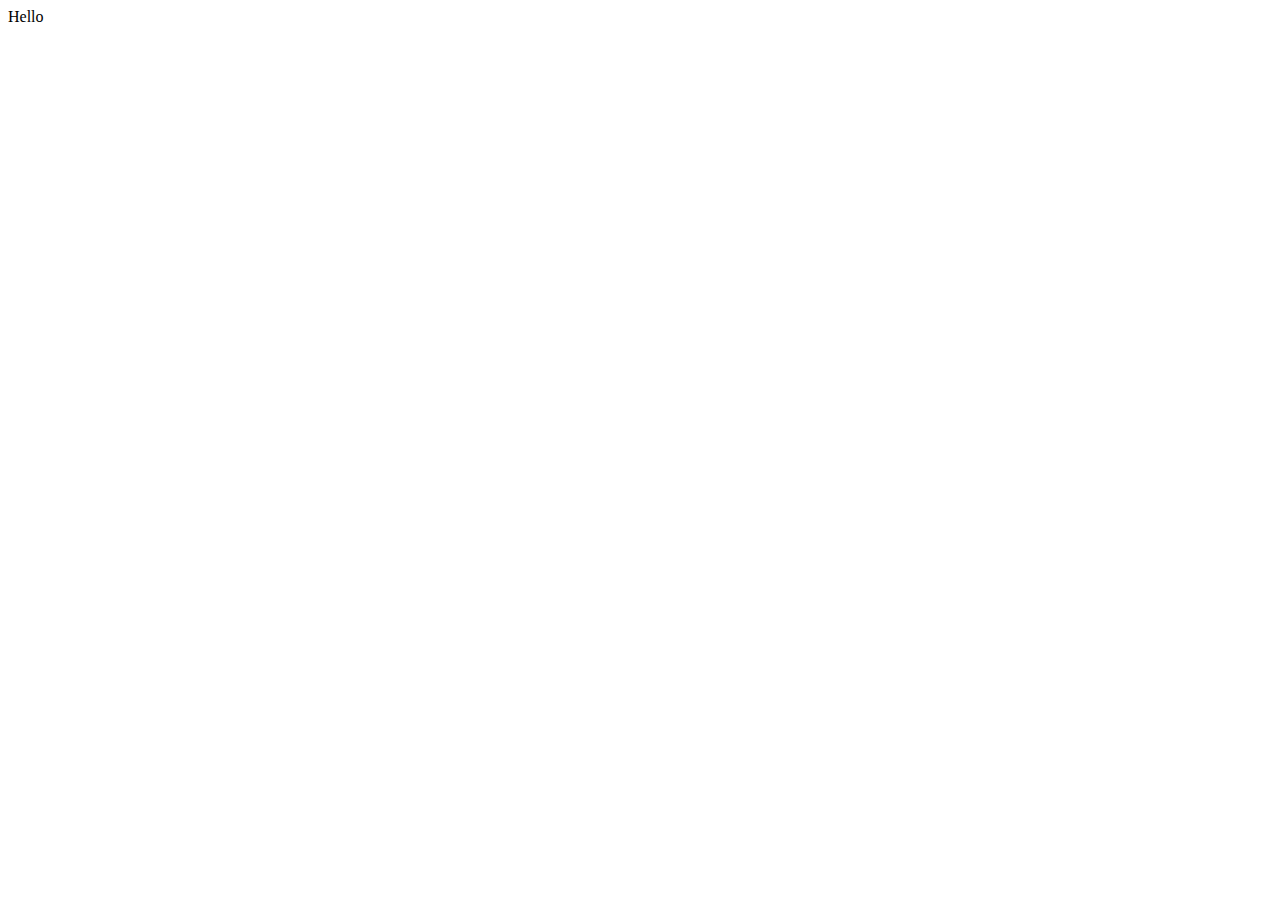
==== index.html @ ed0badb2 "Add files via upload" ====
<!DOCTYPE html>
<html lang="en">
<head>
    <meta charset="UTF-8">
    <meta name="viewport" content="width=device-width, initial-scale=1.0">
    <title>Document</title>
</head>
<body>
    Hello
</body>
</html>
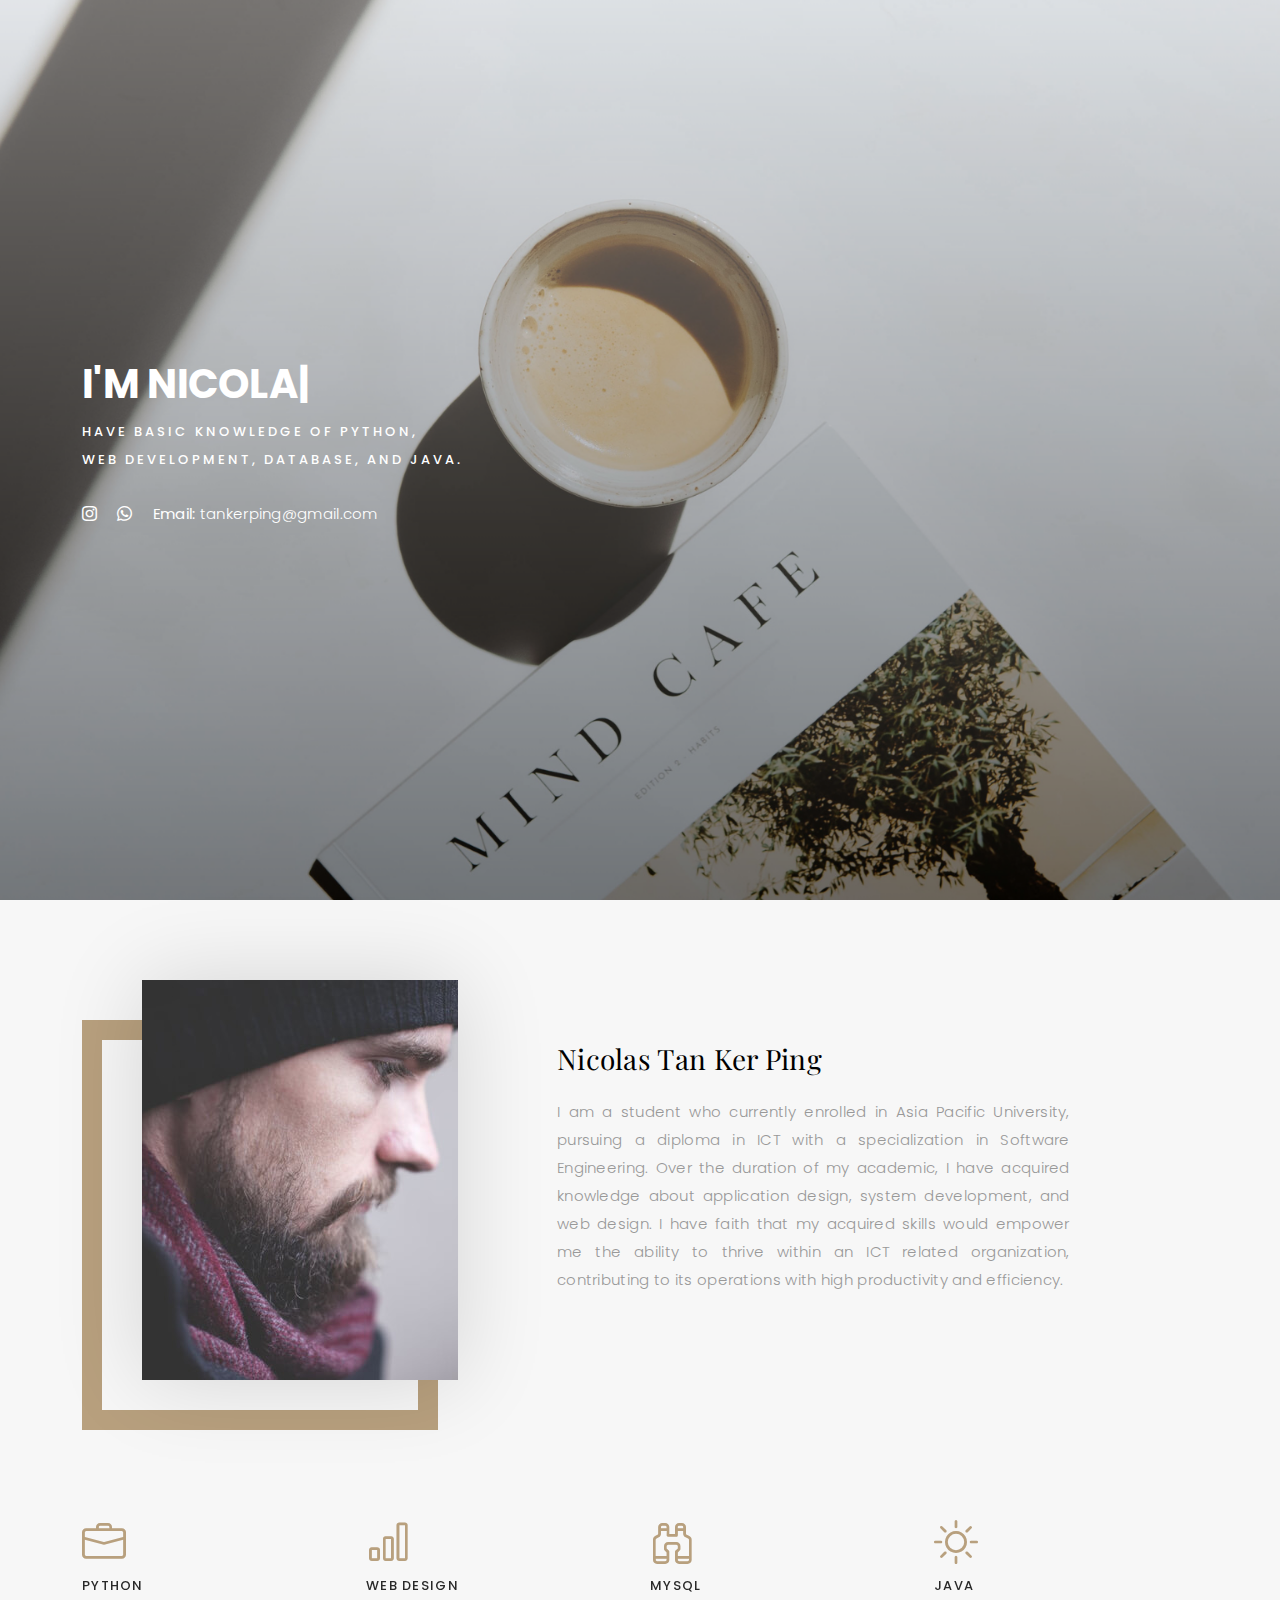
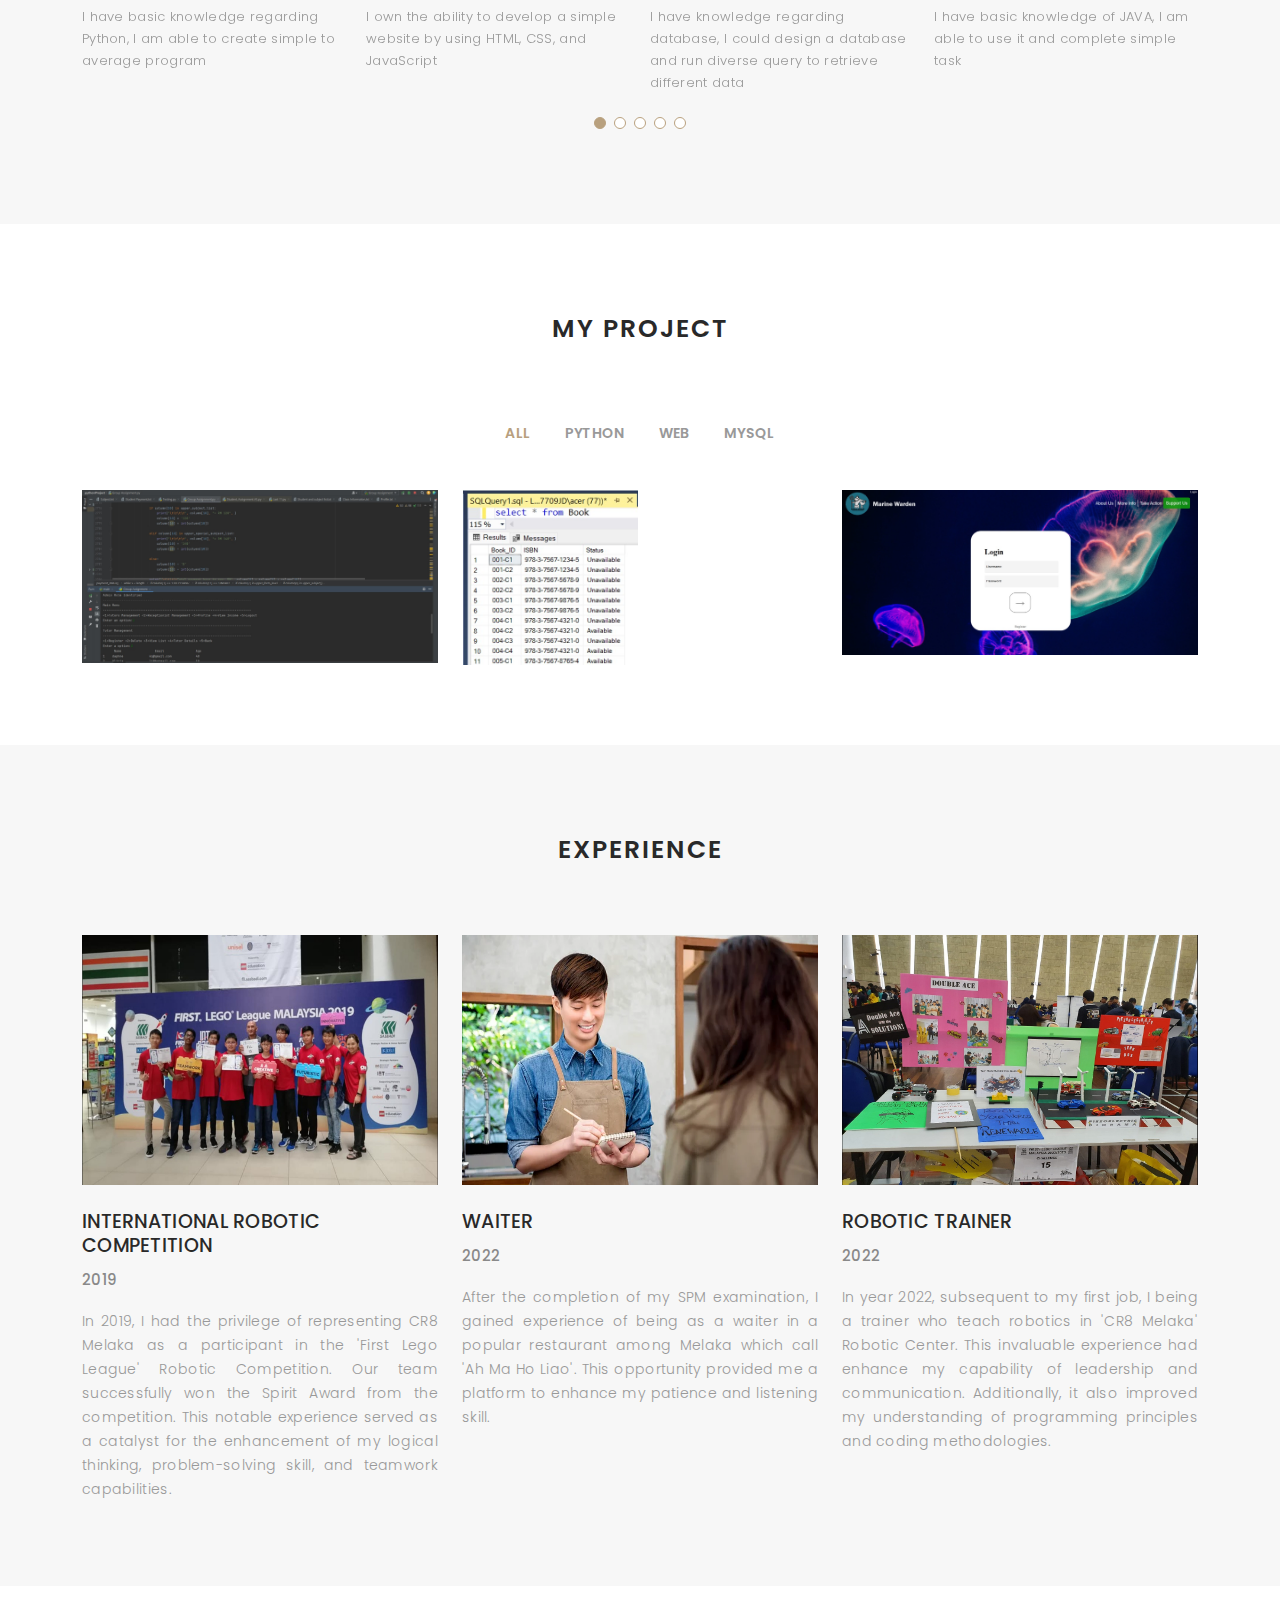
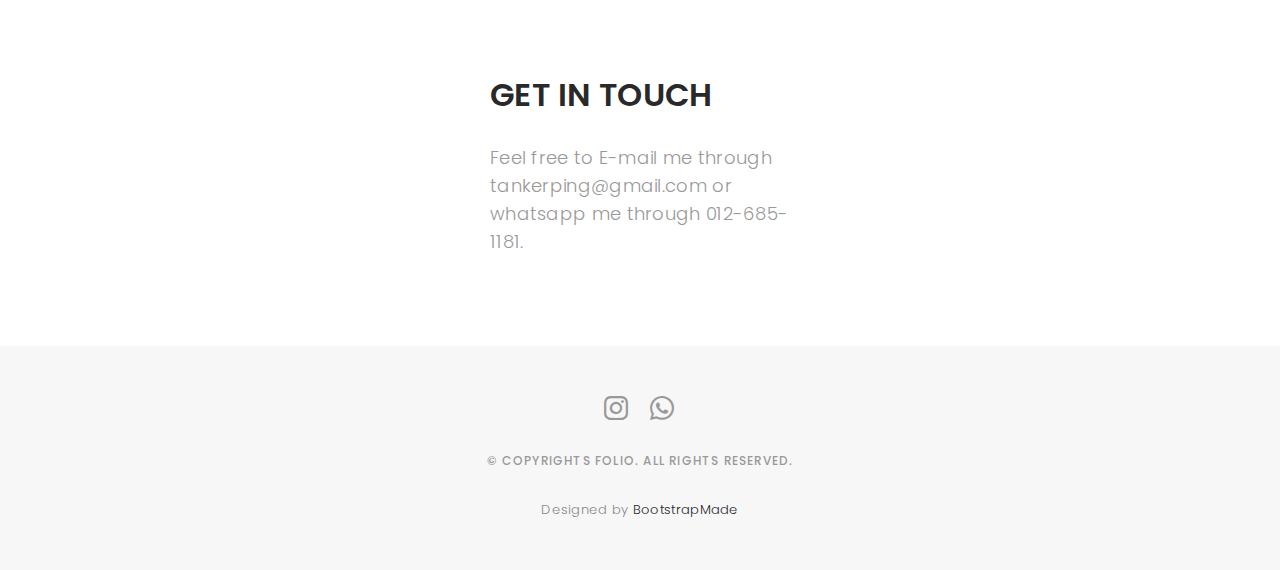
==== commit 26be4f7d: "First Upload" ====
--- a/index.html
+++ b/index.html
@@ -1,11 +1,364 @@
-<!DOCTYPE html>
-<html lang="en">
-<head>
-    <meta charset="UTF-8">
-    <meta name="viewport" content="width=device-width, initial-scale=1.0">
-    <title>Document</title>
-</head>
-<body>
-    Hello
-</body>
+<!DOCTYPE html>
+<html lang="en">
+
+<head>
+  <meta charset="utf-8">
+  <meta content="width=device-width, initial-scale=1.0" name="viewport">
+
+  <title>NicolasTKP</title>
+  <meta content="" name="description">
+  <meta content="" name="keywords">
+
+  <!-- Favicons -->
+  <link href="assets/img/favicon.png" rel="icon">
+  <link href="assets/img/apple-touch-icon.png" rel="apple-touch-icon">
+
+  <!-- Google Fonts -->
+  <link href="https://fonts.googleapis.com/css?family=Poppins:300,300i,400,400i,500,500i,600,600i,700,700i|Playfair+Display:400,400i,500,500i,600,600i,700,700i,900,900i" rel="stylesheet">
+
+  <!-- Vendor CSS Files -->
+  <link href="assets/vendor/bootstrap/css/bootstrap.min.css" rel="stylesheet">
+  <link href="assets/vendor/bootstrap-icons/bootstrap-icons.css" rel="stylesheet">
+  <link href="assets/vendor/boxicons/css/boxicons.min.css" rel="stylesheet">
+  <link href="assets/vendor/glightbox/css/glightbox.min.css" rel="stylesheet">
+  <link href="assets/vendor/swiper/swiper-bundle.min.css" rel="stylesheet">
+
+  <!-- Template Main CSS File -->
+  <link href="assets/css/style.css" rel="stylesheet">
+
+  <!-- =======================================================
+  * Template Name: Folio
+  * Updated: Jan 29 2024 with Bootstrap v5.3.2
+  * Template URL: https://bootstrapmade.com/folio-bootstrap-portfolio-template/
+  * Author: BootstrapMade.com
+  * License: https://bootstrapmade.com/license/
+  ======================================================== -->
+</head>
+
+<body>
+
+  <!-- ======= Header ======= -->
+  <header id="header" class="fixed-top ">
+    <div class="container d-flex align-items-center justify-content-between">
+
+      <a href="index.html" class="logo"><img src="assets/img/logo.png" alt="" class="img-fluid" width="150px" max-height="50px"></a>
+      <!-- Uncomment below if you prefer to use an text logo -->
+      <!-- <h1 class="logo"><a href="index.html">Folio</a></h1> -->
+
+      <nav id="navbar" class="navbar">
+        <ul>
+          <li><a class="nav-link scrollto active" href="#hero">Home</a></li>
+          <li><a class="nav-link scrollto" href="#about">About</a></li>
+          <li><a class="nav-link  scrollto" href="#portfolio">Project</a></li>
+          <li><a class="nav-link  scrollto" href="#journal">Experience</a></li>
+          <li><a class="nav-link scrollto" href="#contact">Contact</a></li>
+        </ul>
+        <i class="bi bi-list mobile-nav-toggle"></i>
+      </nav><!-- .navbar -->
+
+    </div>
+  </header><!-- End Header -->
+
+  <!-- ======= Hero Section ======= -->
+  <div id="hero" class="home">
+
+    <div class="container">
+      <div class="hero-content">
+        <h1>I'm <span class="typed" data-typed-items="Nicolas Tan, Student From Asia Pacific University"></span></h1>
+        <p>HAVE BASIC KNOWLEDGE OF PYTHON, <br>WEB DEVELOPMENT, DATABASE, AND JAVA.</p>
+
+        <ul class="list-unstyled list-social">
+          <li><a href="https://www.instagram.com/ntkp.04/"><i class="bi bi-instagram"></i></a></li>
+          <li><a href="https://wa.me/qr/GV3RDWQYYPW6F1"><i class="bi bi-whatsapp"></i></a></li>
+          <li><a style="color:white;"><b>Email:</b> tankerping@gmail.com</a></li>
+        </ul>
+      </div>
+    </div>
+  </div><!-- End Hero -->
+
+  <main id="main">
+
+    <!-- ======= About Section ======= -->
+    <div id="about" class="paddsection">
+      <div class="container">
+        <div class="row justify-content-between">
+
+          <div class="col-lg-4 ">
+            <div class="div-img-bg">
+              <div class="about-img">
+                <img src="assets/img/me.jpg" class="img-responsive" alt="me">
+              </div>
+            </div>
+          </div>
+
+          <div class="col-lg-7">
+            <div class="about-descr">
+
+              <p class="p-heading">Nicolas Tan Ker Ping</p>
+              <p class="separator">I am a student who currently enrolled in Asia Pacific University, pursuing a diploma in ICT with a specialization in Software Engineering. Over the duration of my academic, I have acquired knowledge about application design, system development, and web design. I have faith that my acquired skills would empower me the ability to thrive within an  ICT related organization, contributing to its operations with high productivity and efficiency.</p>
+
+            </div>
+
+          </div>
+        </div>
+      </div>
+    </div><!-- End About Section -->
+
+    <!-- ======= Services Section ======= -->
+    <div id="services">
+      <div class="container">
+
+        <div class="services-slider swiper" data-aos="fade-up" data-aos-delay="100">
+          <div class="swiper-wrapper">
+
+            <div class="swiper-slide">
+              <div class="services-block">
+                <i class="bi bi-briefcase"></i>
+                <span>PYTHON</span>
+                <p class="separator">I have basic knowledge regarding Python, I am able to create simple to average program </p>
+              </div>
+            </div><!-- End testimonial item -->
+
+            <div class="swiper-slide">
+              <div class="services-block">
+                <i class="bi bi-bar-chart"></i>
+                <span>WEB DESIGN</span>
+                <p class="separator">I own the ability to develop a simple website by using HTML, CSS, and JavaScript</p>
+              </div>
+            </div><!-- End testimonial item -->
+
+            <div class="swiper-slide">
+              <div class="services-block">
+                <i class="bi bi-binoculars"></i>
+                <span>MYSQL</span>
+                <p class="separator">I have knowledge regarding database, I could design a database and run diverse query to retrieve different data </p>
+              </div>
+            </div><!-- End testimonial item -->
+
+            <div class="swiper-slide">
+              <div class="services-block">
+                <i class="bi bi-brightness-high"></i>
+                <span>JAVA</span>
+                <p class="separator">I have basic knowledge of JAVA, I am able to use it and complete simple task </p>
+              </div>
+            </div><!-- End testimonial item -->
+
+            <div class="swiper-slide">
+              <div class="services-block">
+                <i class="bi bi-calendar4-week"></i>
+                <span>PHP</span>
+                <p class="separator">I have capability to deal with PHP code, I could link a database with a website by using PHP code and use its mechanisms flexiby </p>
+              </div>
+            </div><!-- End testimonial item -->
+
+          </div>
+          <div class="swiper-pagination"></div>
+        </div>
+
+      </div>
+
+    </div><!-- End Services Section -->
+
+    <!-- ======= Portfolio Section ======= -->
+    <div id="portfolio" class="paddsection">
+
+      <div class="container">
+        <div class="section-title text-center">
+          <h2>My Project</h2>
+        </div>
+      </div>
+
+      <div class="container">
+
+        <div class="row">
+          <div class="col-lg-12 d-flex justify-content-center">
+            <ul id="portfolio-flters">
+              <li data-filter="*" class="filter-active">All</li>
+              <li data-filter=".filter-python">Python</li>
+              <li data-filter=".filter-web">Web</li>
+              <li data-filter=".filter-mysql">MySQL</li>
+            </ul>
+          </div>
+        </div>
+
+        <div class="row portfolio-container">
+
+          <div class="col-lg-4 col-md-6 portfolio-item filter-python">
+            <img src="assets/img/portfolio/python1.jpeg" class="img-fluid" alt="" >
+            <div class="portfolio-info">
+              <h4>Python Project</h4>
+              <p>Python</p>
+              <a href="assets/img/portfolio/python1.jpeg" data-gallery="portfolioGallery" class="portfolio-lightbox preview-link" title="Tuition Center Management System"><i class="bx bx-plus"></i></a>
+              <a href="python1-details.html" class="details-link" title="More Details"><i class="bx bx-link"></i></a>
+            </div>
+          </div>
+
+          <div class="col-lg-4 col-md-6 portfolio-item filter-mysql">
+            <img src="assets/img/portfolio/mysql1.jpeg" class="img-fluid" alt="">
+            <div class="portfolio-info">
+              <h4>Database Project</h4>
+              <p>MySQL</p>
+              <a href="assets/img/portfolio/mysql1.jpeg" data-gallery="portfolioGallery" class="portfolio-lightbox preview-link" title="Library Database System"><i class="bx bx-plus"></i></a>
+              <a href="sql1-details.html" class="details-link" title="More Details"><i class="bx bx-link"></i></a>
+            </div>
+          </div>
+
+          <div class="col-lg-4 col-md-6 portfolio-item filter-web">
+            <img src="assets/img/portfolio/web1.jpeg" class="img-fluid" alt="">
+            <div class="portfolio-info">
+              <h4>Web Project</h4>
+              <p>Web</p>
+              <a href="assets/img/portfolio/web1.jpeg" data-gallery="portfolioGallery" class="portfolio-lightbox preview-link" title="Marine Warden Website"><i class="bx bx-plus"></i></a>
+              <a href="web1-details.html" class="details-link" title="More Details"><i class="bx bx-link"></i></a>
+            </div>
+          </div>
+
+          
+
+        </div>
+
+      </div>
+
+    </div><!-- End Portfolio Section -->
+
+    <!-- ======= Journal Section ======= -->
+    <div id="journal" class="text-left paddsection">
+
+        <div class="container">
+          <div class="section-title text-center">
+            <h2>Experience</h2>
+          </div>
+        </div>
+  
+        <div class="container">
+          <div class="journal-block">
+            <div class="row">
+  
+              <div class="col-lg-4 col-md-6">
+                <div class="journal-info">
+  
+                  <a><img src="assets/img/fll2.jpeg" class="img-responsive" alt="img" height="250px" width="400px" ></a>
+  
+                  <div class="journal-txt">
+  
+                    <h4>INTERNATIONAL ROBOTIC COMPETITION</h4>
+                    <h5>2019</h5><br>
+                    <p class="separator">
+                        In 2019, I had the privilege of representing CR8 Melaka as a participant in the 'First Lego League' Robotic Competition. Our team successfully won the Spirit Award from the competition. This notable experience served as a catalyst for the enhancement of my logical thinking, problem-solving skill, and teamwork capabilities.
+                    </p>
+  
+                  </div>
+  
+                </div>
+              </div>
+  
+              <div class="col-lg-4 col-md-6">
+                <div class="journal-info">
+  
+                  <a><img src="assets/img/waiter.jpg" class="img-responsive" alt="img" height="250px" width="400px"></a>
+  
+                  <div class="journal-txt">
+  
+                    <h4>WAITER</h4>
+                    <h5>2022</h5><br>
+                    <p class="separator">
+                        After the completion of my SPM examination, I gained experience of being as a waiter in a popular restaurant among Melaka which call 'Ah Ma Ho Liao'. This opportunity provided me a platform to enhance my patience and listening skill.
+                    </p>
+  
+                  </div>
+  
+                </div>
+              </div>
+  
+              <div class="col-lg-4 col-md-6">
+                <div class="journal-info">
+  
+                  <a><img src="assets/img/robotic.jpeg" class="img-responsive" alt="img" height="250px" width="400px"></a>
+  
+                  <div class="journal-txt">
+  
+                    <h4>ROBOTIC TRAINER</h4>
+                    <h5>2022</h5><br>
+                    <p class="separator">
+                        In year 2022, subsequent to my first job, I being a trainer who teach robotics in 'CR8 Melaka' Robotic Center. This invaluable experience had enhance my capability of leadership and communication. Additionally, it also improved my understanding of programming principles and coding methodologies.
+                    </p>
+  
+                  </div>
+  
+                </div>
+              </div>
+  
+            </div>
+          </div>
+        </div>
+  
+      </div><!-- End Journal Section -->
+   
+    <!-- ======= Contact Section ======= -->
+    <div id="contact" class="paddsection">
+      <div class="container">
+        <div class="contact-block1" style="display: flex;
+        justify-content: center; padding: 0; margin: 0;">
+          <div class="row" >
+
+            <div class="col-lg-6">
+              <div class="contact-contact">
+
+                <h2 class="mb-30">GET IN TOUCH</h2>
+
+                <p class="contact-details">Feel free to E-mail me through tankerping@gmail.com or whatsapp me through 012-685-1181.</p>
+
+              </div>
+            </div>
+
+            
+          </div>
+        </div>
+      </div>
+    </div><!-- End Contact Section -->
+
+  </main><!-- End #main -->
+
+  <!-- ======= Footer ======= -->
+  <div id="footer" class="text-center">
+    <div class="container">
+      <div class="socials-media text-center">
+
+        <ul class="list-unstyled">
+          <li><a href="https://www.instagram.com/ntkp.04/"><i class="bi bi-instagram"></i></a></li>
+          <li><a href="https://wa.me/qr/GV3RDWQYYPW6F1"><i class="bi bi-whatsapp"></i></a></li>
+        </ul>
+
+      </div>
+
+      <p>&copy; Copyrights Folio. All rights reserved.</p>
+
+      <div class="credits">
+        <!--
+        All the links in the footer should remain intact.
+        You can delete the links only if you purchased the pro version.
+        Licensing information: https://bootstrapmade.com/license/
+        Purchase the pro version with working PHP/AJAX contact form: https://bootstrapmade.com/buy/?theme=Folio
+      -->   
+        Designed by <a href="https://bootstrapmade.com/">BootstrapMade</a>
+      </div>
+
+    </div>
+  </div><!-- End Footer -->
+
+  <a href="#" class="back-to-top d-flex align-items-center justify-content-center"><i class="bi bi-arrow-up-short"></i></a>
+
+  <!-- Vendor JS Files -->
+  <script src="assets/vendor/bootstrap/js/bootstrap.bundle.min.js"></script>
+  <script src="assets/vendor/glightbox/js/glightbox.min.js"></script>
+  <script src="assets/vendor/isotope-layout/isotope.pkgd.min.js"></script>
+  <script src="assets/vendor/swiper/swiper-bundle.min.js"></script>
+  <script src="assets/vendor/typed.js/typed.umd.js"></script>
+  <script src="assets/vendor/php-email-form/validate.js"></script>
+
+  <!-- Template Main JS File -->
+  <script src="assets/js/main.js"></script>
+
+</body>
+
 </html>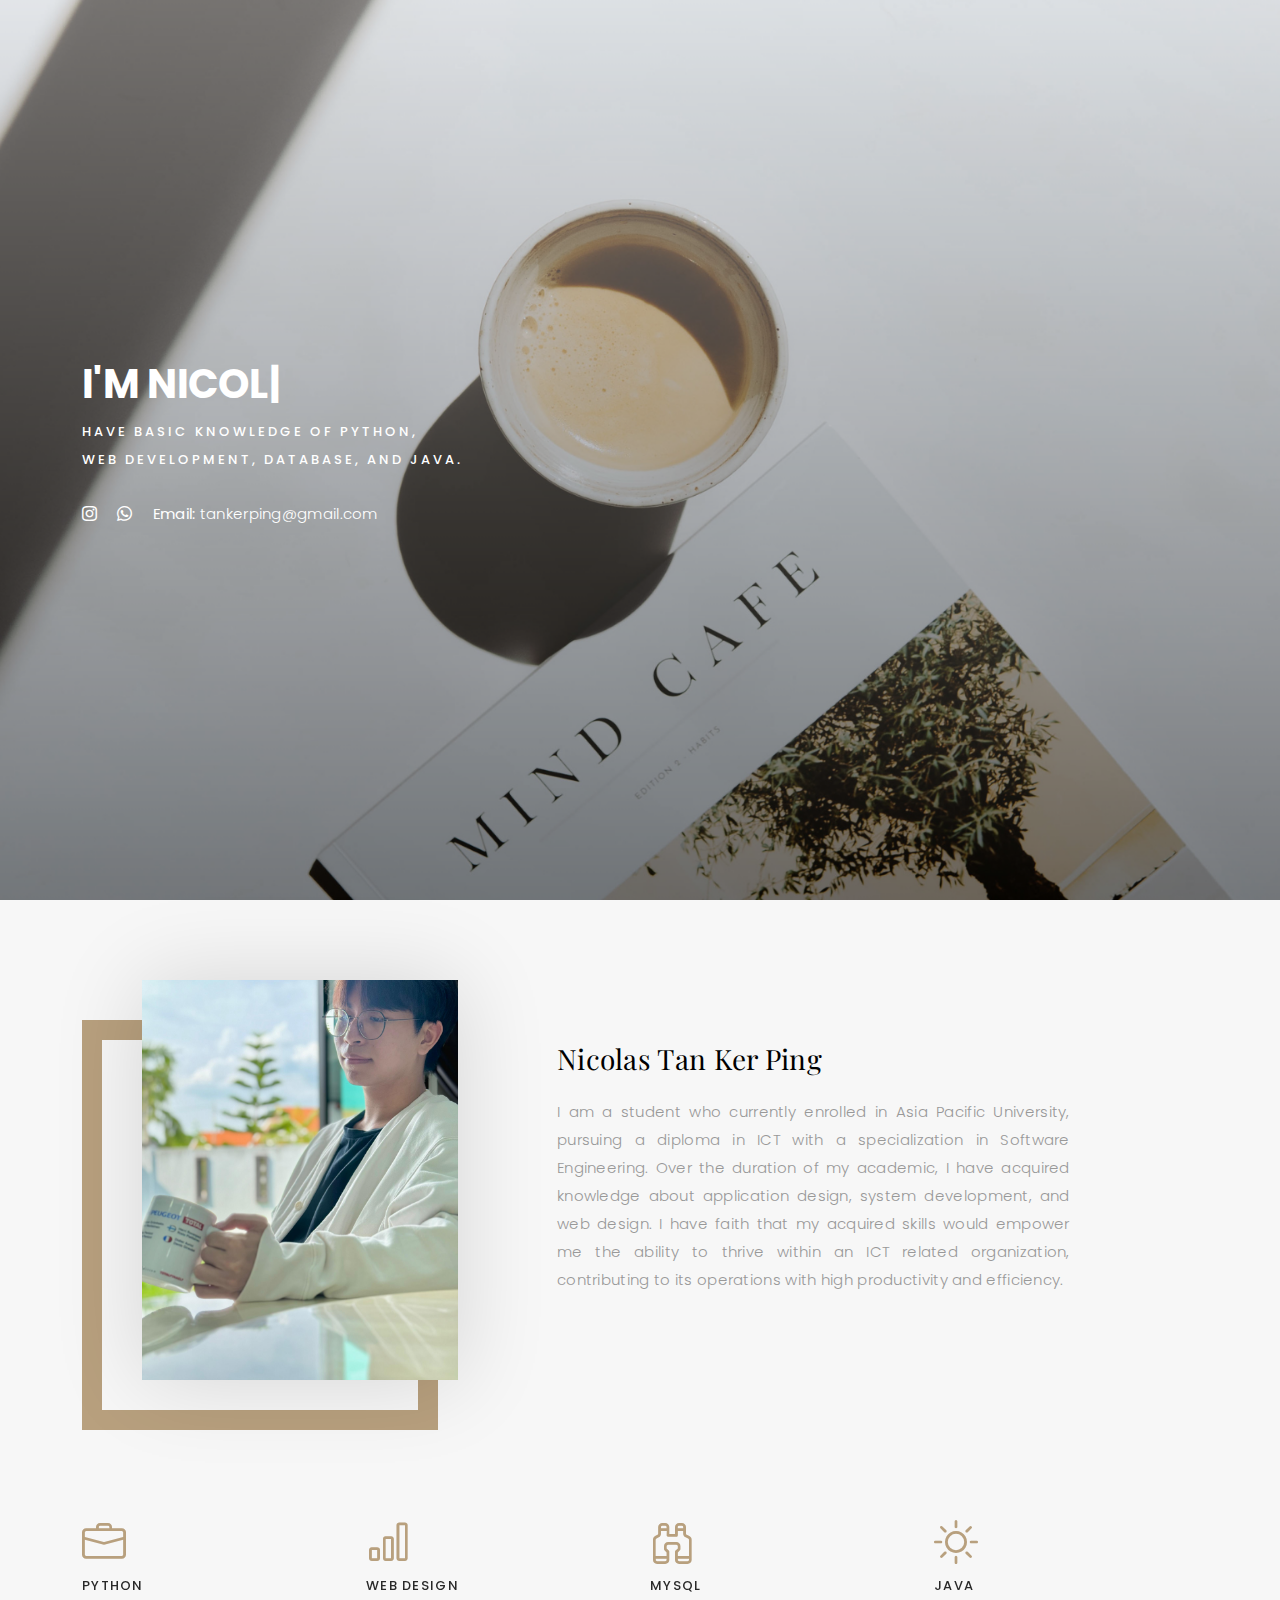
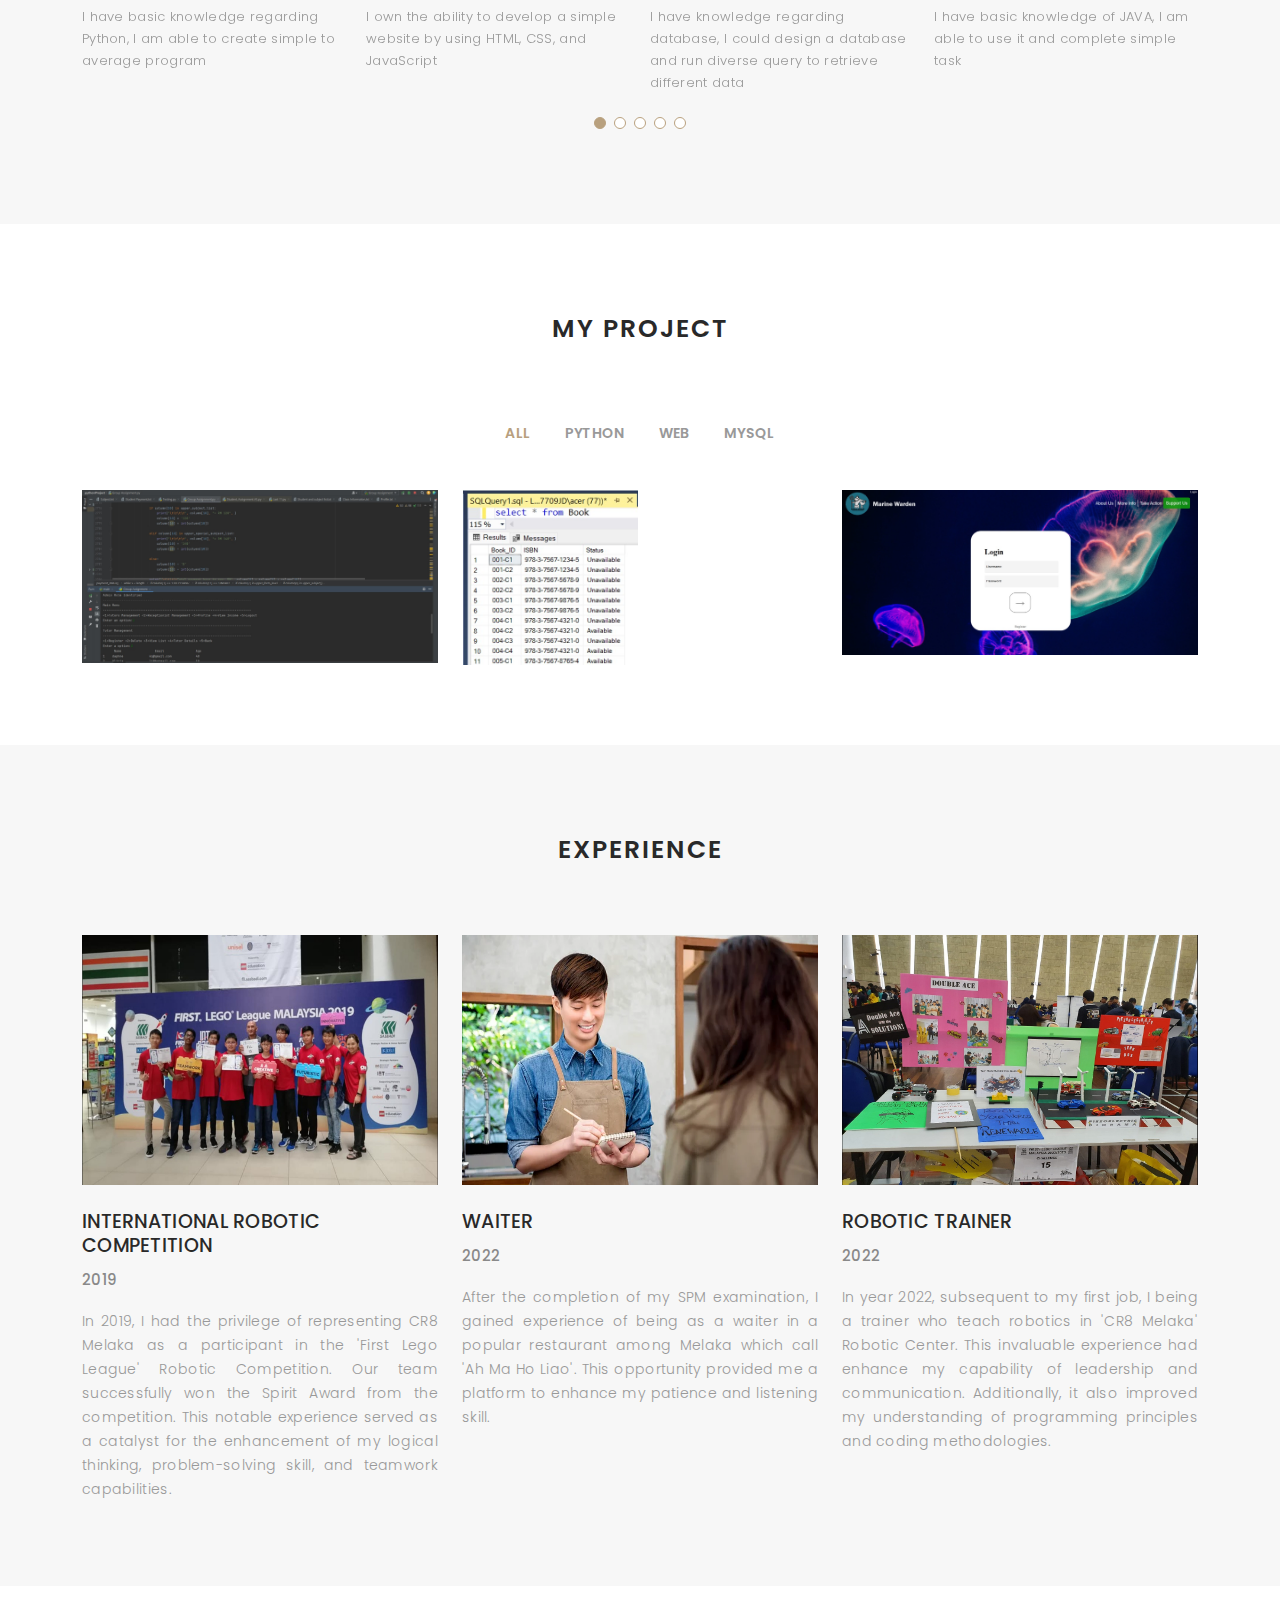
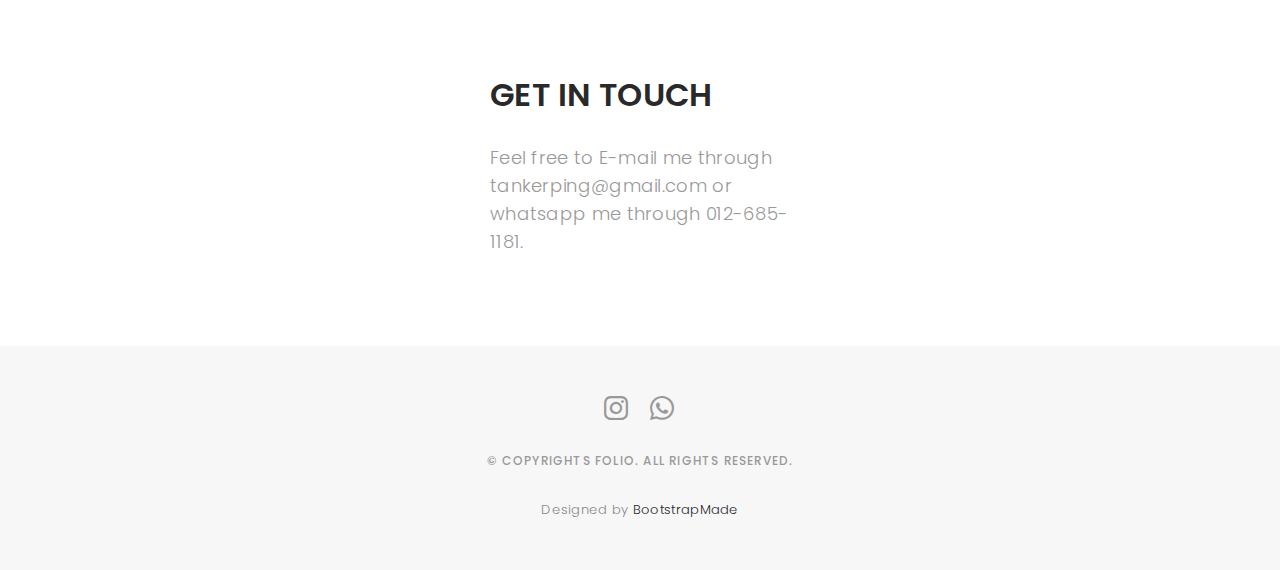
==== commit 5f124741: "second changes" ====
--- a/index.html
+++ b/index.html
@@ -86,7 +86,7 @@
           <div class="col-lg-4 ">
             <div class="div-img-bg">
               <div class="about-img">
-                <img src="assets/img/me.jpg" class="img-responsive" alt="me">
+                <img src="assets/img/me.jpeg" class="img-responsive" alt="me">
               </div>
             </div>
           </div>
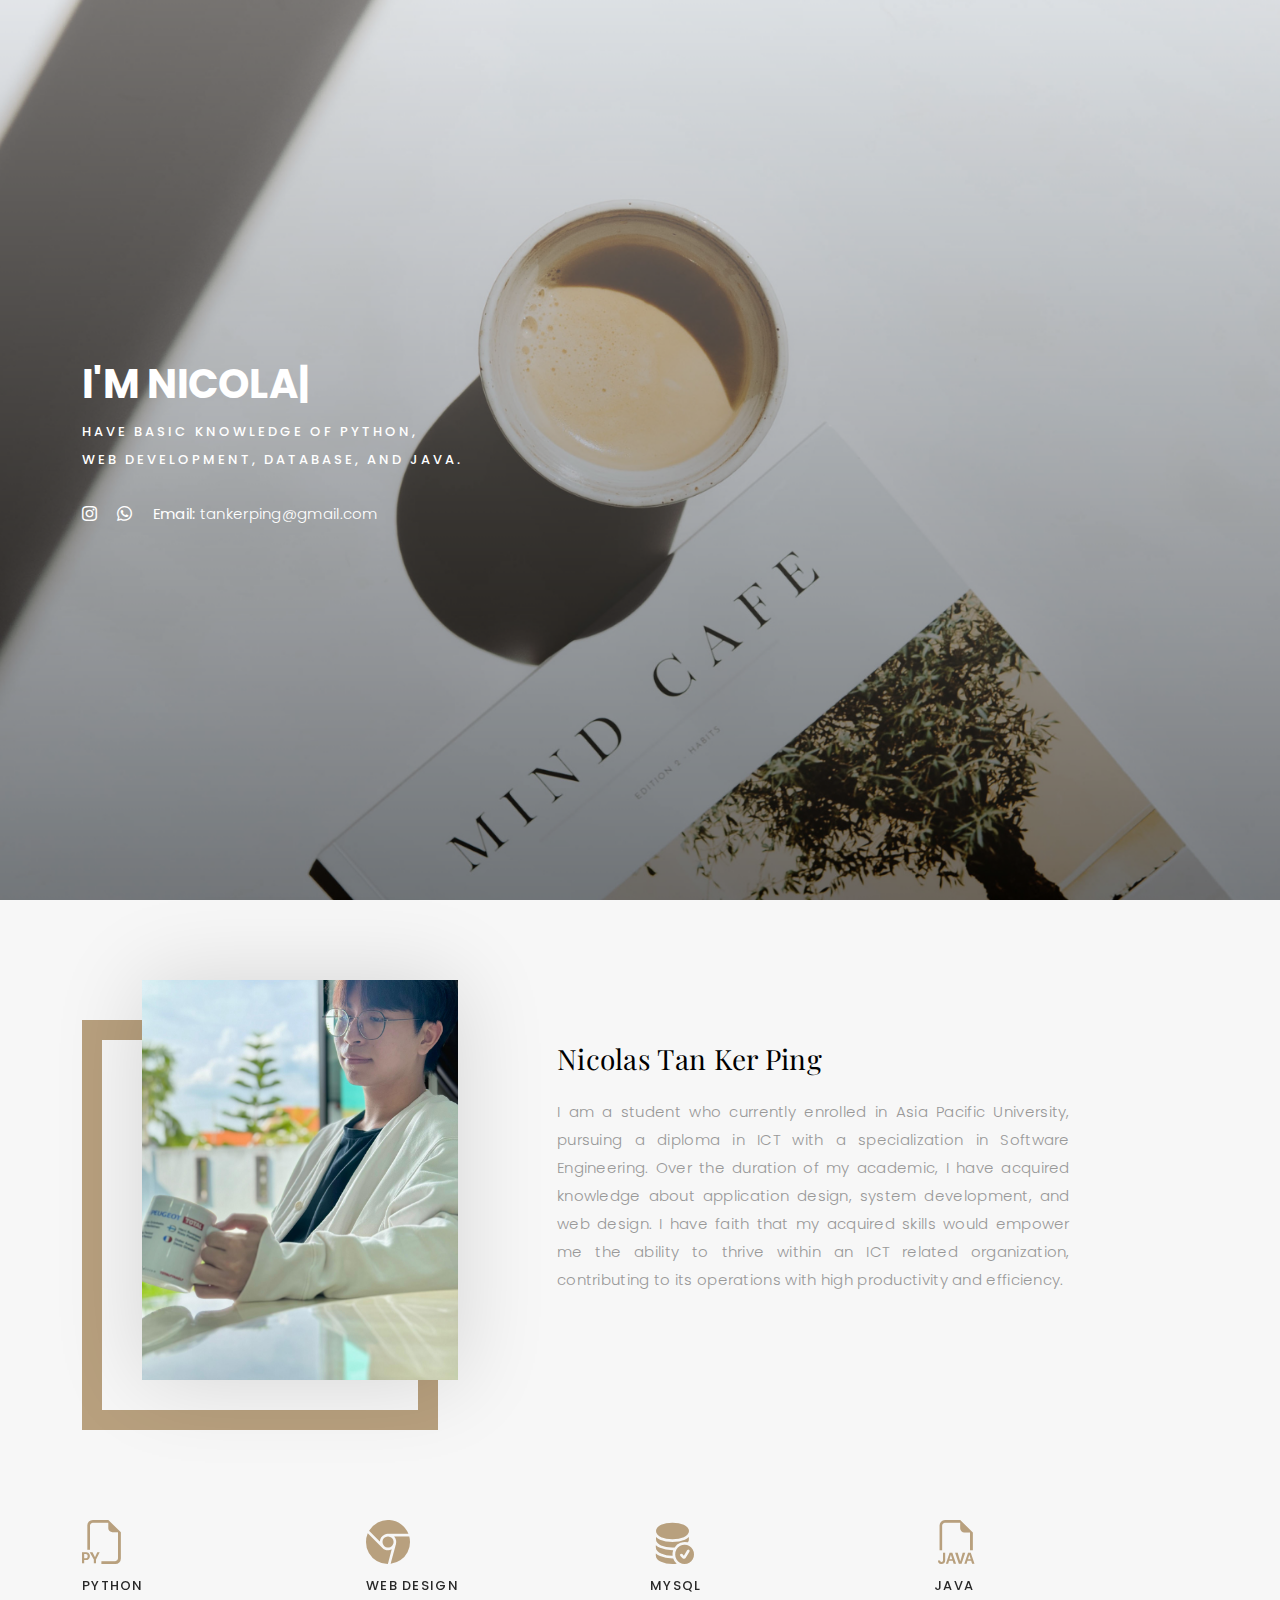
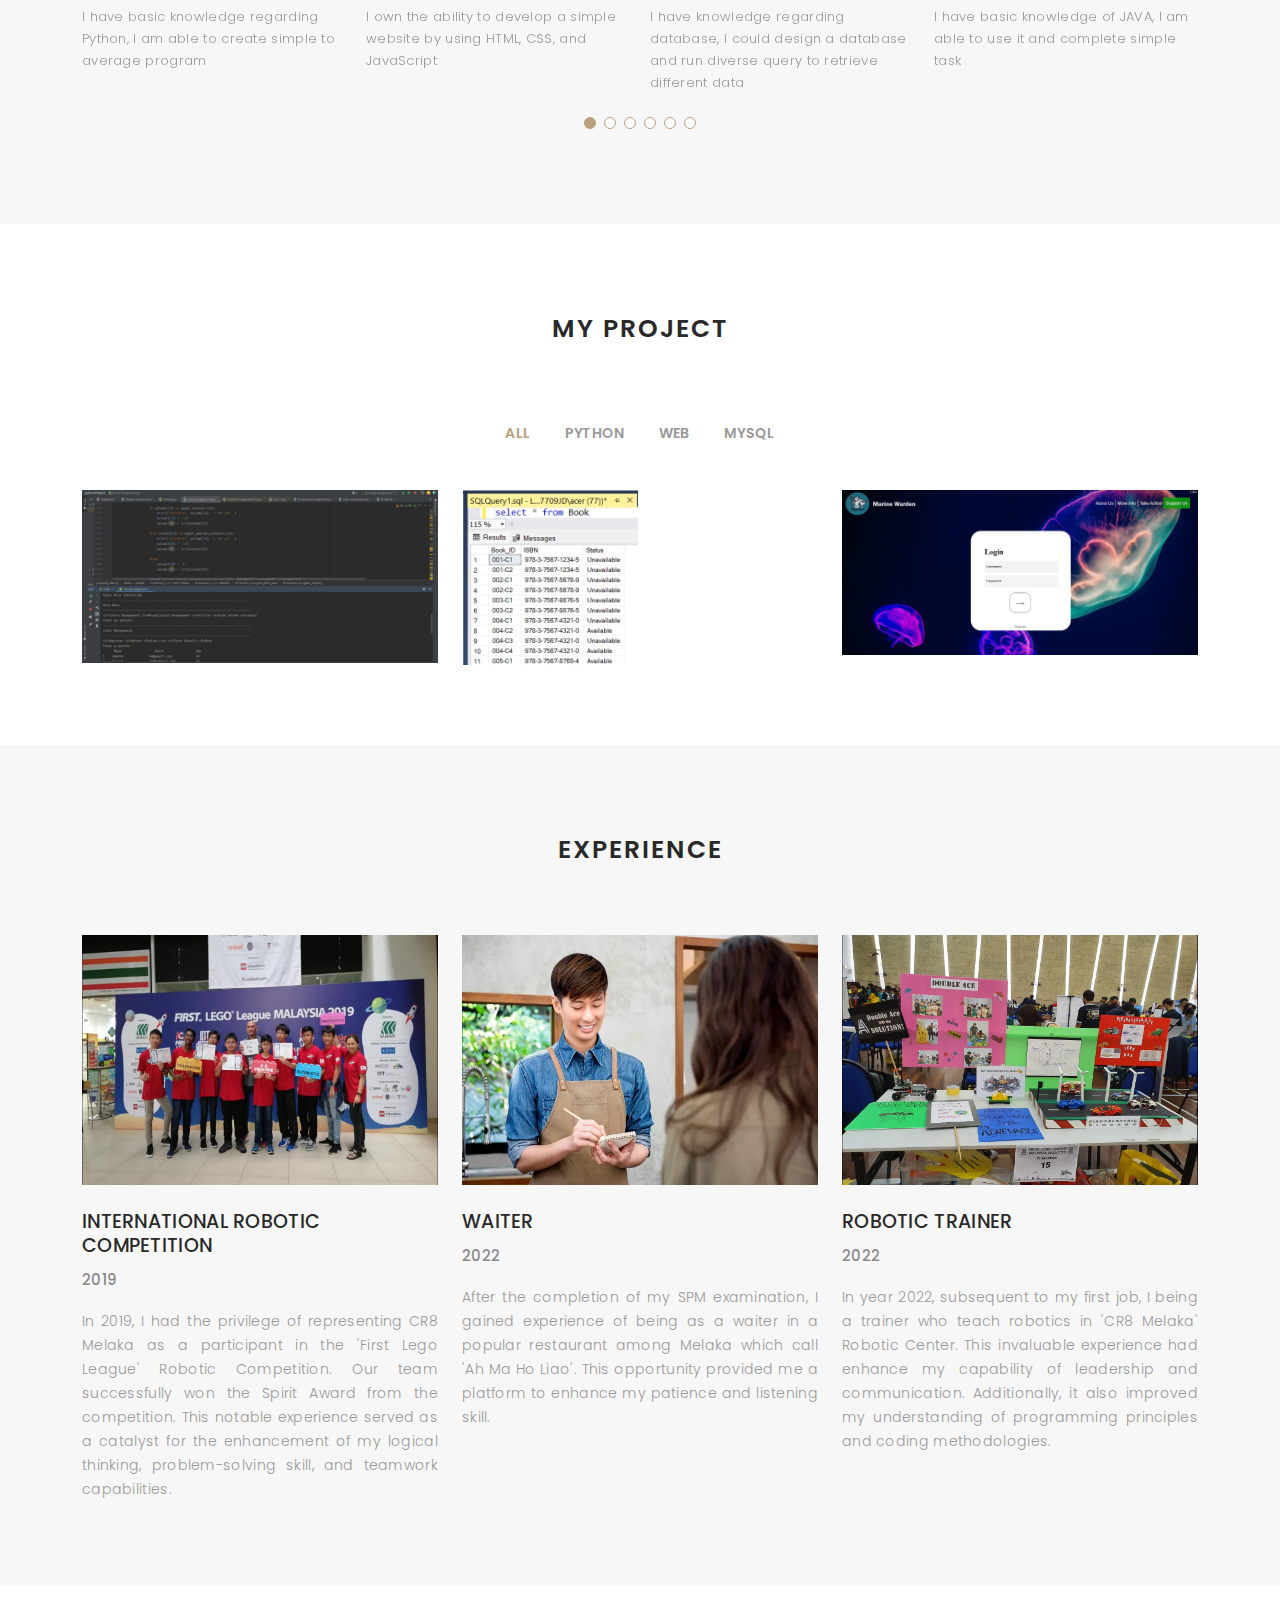
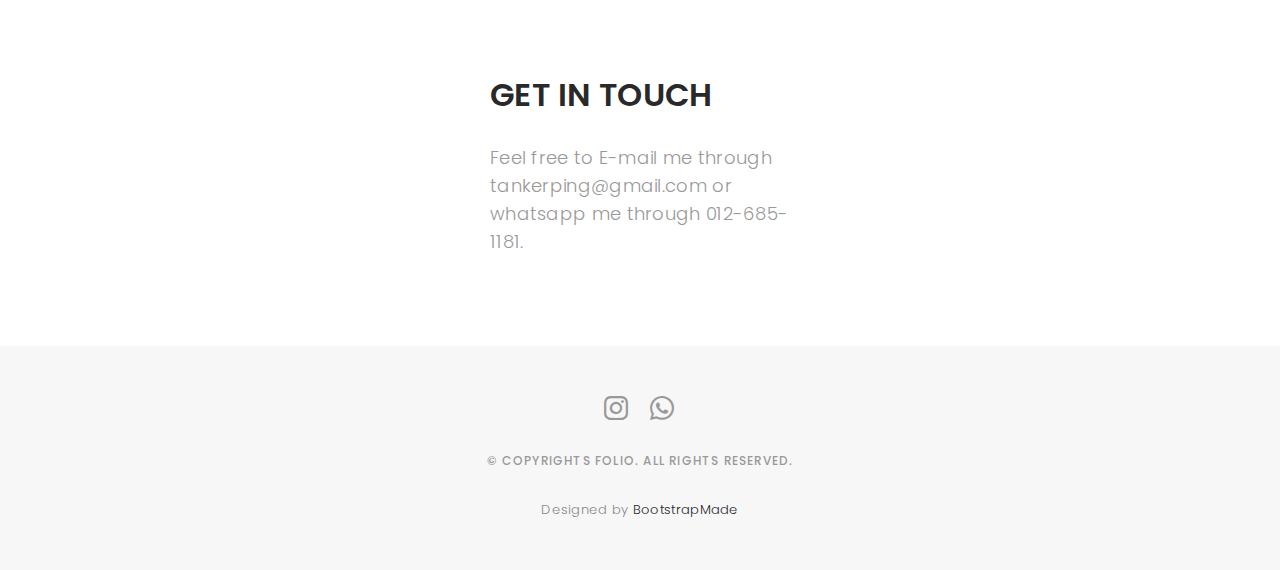
==== commit 6167bf17: "Update 3" ====
--- a/index.html
+++ b/index.html
@@ -113,7 +113,7 @@
 
             <div class="swiper-slide">
               <div class="services-block">
-                <i class="bi bi-briefcase"></i>
+                <i class="bi bi-filetype-py"></i>
                 <span>PYTHON</span>
                 <p class="separator">I have basic knowledge regarding Python, I am able to create simple to average program </p>
               </div>
@@ -121,7 +121,7 @@
 
             <div class="swiper-slide">
               <div class="services-block">
-                <i class="bi bi-bar-chart"></i>
+                <i class="bi bi-browser-chrome"></i>
                 <span>WEB DESIGN</span>
                 <p class="separator">I own the ability to develop a simple website by using HTML, CSS, and JavaScript</p>
               </div>
@@ -129,7 +129,7 @@
 
             <div class="swiper-slide">
               <div class="services-block">
-                <i class="bi bi-binoculars"></i>
+                <i class="bi bi-database-fill-check"></i>
                 <span>MYSQL</span>
                 <p class="separator">I have knowledge regarding database, I could design a database and run diverse query to retrieve different data </p>
               </div>
@@ -137,7 +137,7 @@
 
             <div class="swiper-slide">
               <div class="services-block">
-                <i class="bi bi-brightness-high"></i>
+                <i class="bi bi-filetype-java"></i>
                 <span>JAVA</span>
                 <p class="separator">I have basic knowledge of JAVA, I am able to use it and complete simple task </p>
               </div>
@@ -145,9 +145,17 @@
 
             <div class="swiper-slide">
               <div class="services-block">
-                <i class="bi bi-calendar4-week"></i>
+                <i class="bi bi-bezier2"></i>
                 <span>PHP</span>
                 <p class="separator">I have capability to deal with PHP code, I could link a database with a website by using PHP code and use its mechanisms flexiby </p>
+              </div>
+            </div><!-- End testimonial item -->
+
+            <div class="swiper-slide">
+              <div class="services-block">
+                <i class="bi bi-router"></i>
+                <span>Networking</span>
+                <p class="separator">I have basic knowledge about networking and is able to score 100% mark on the basic pratical exam.</p>
               </div>
             </div><!-- End testimonial item -->
 
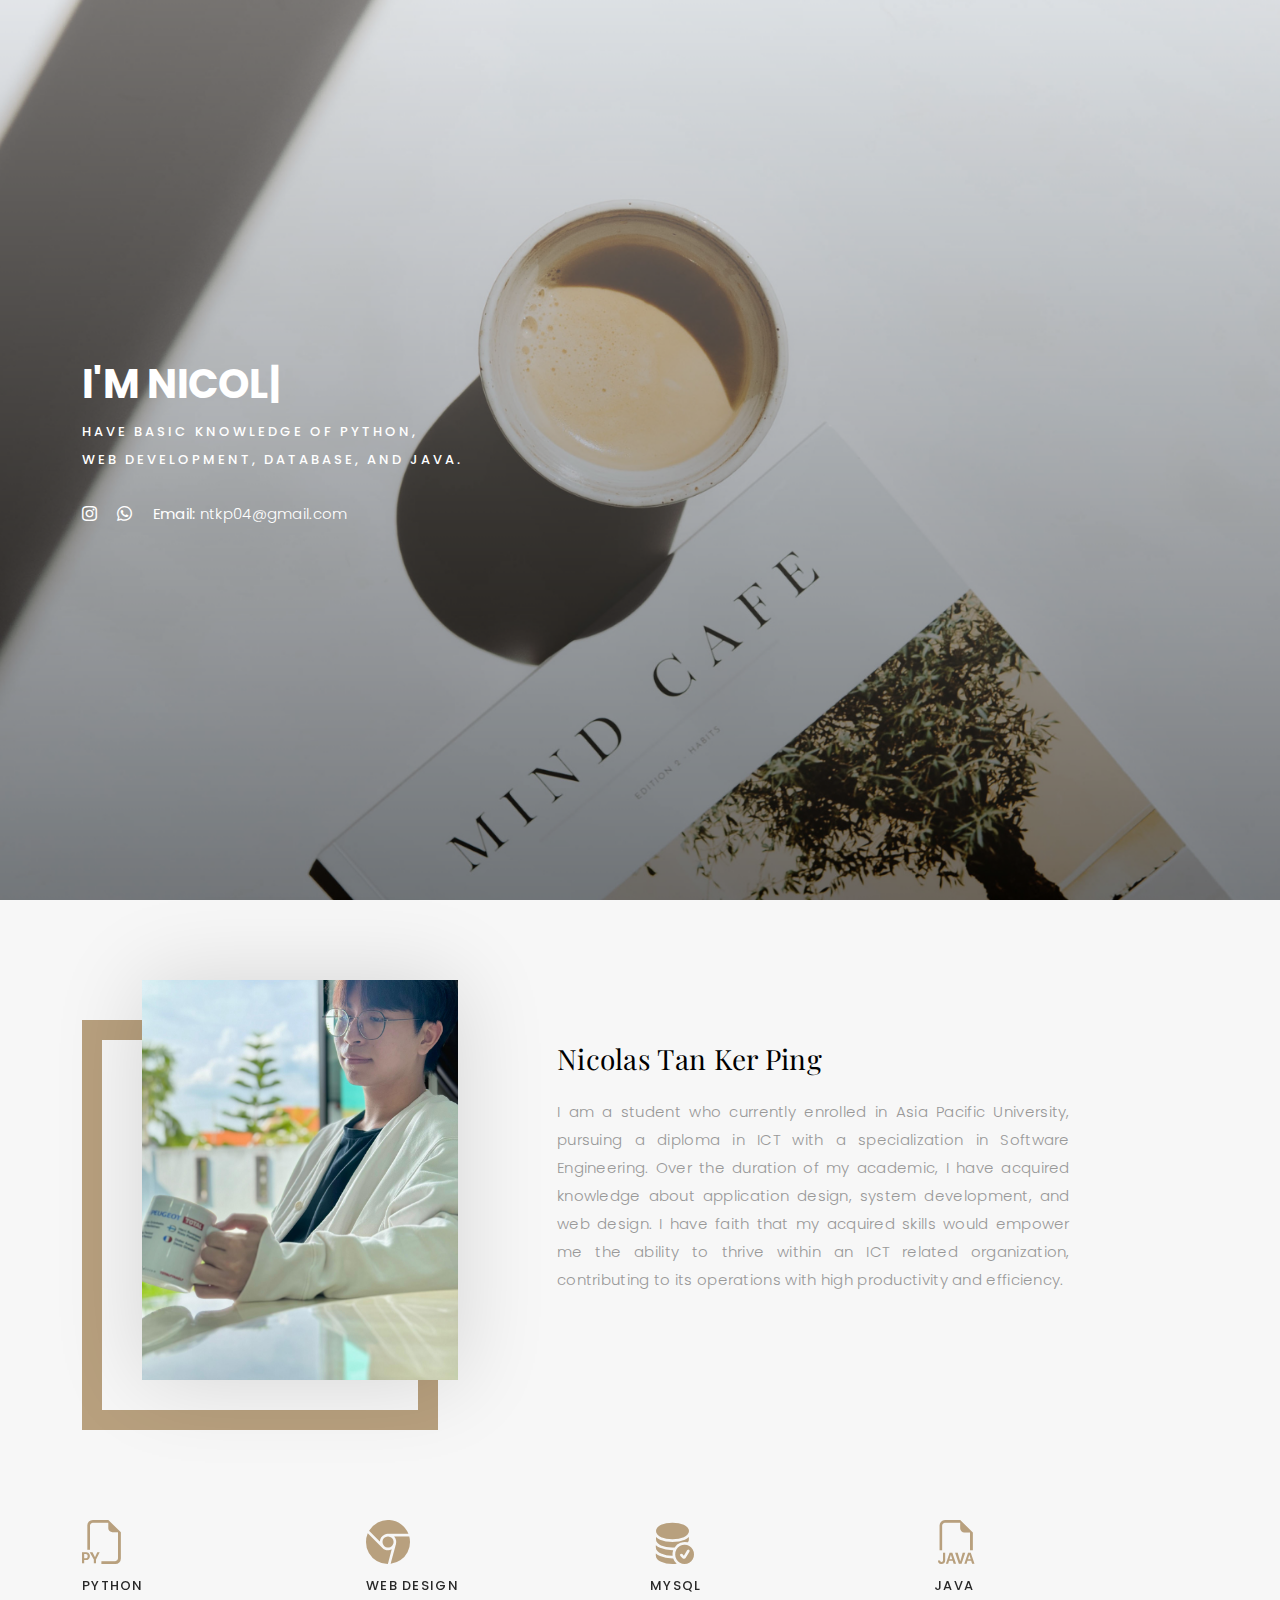
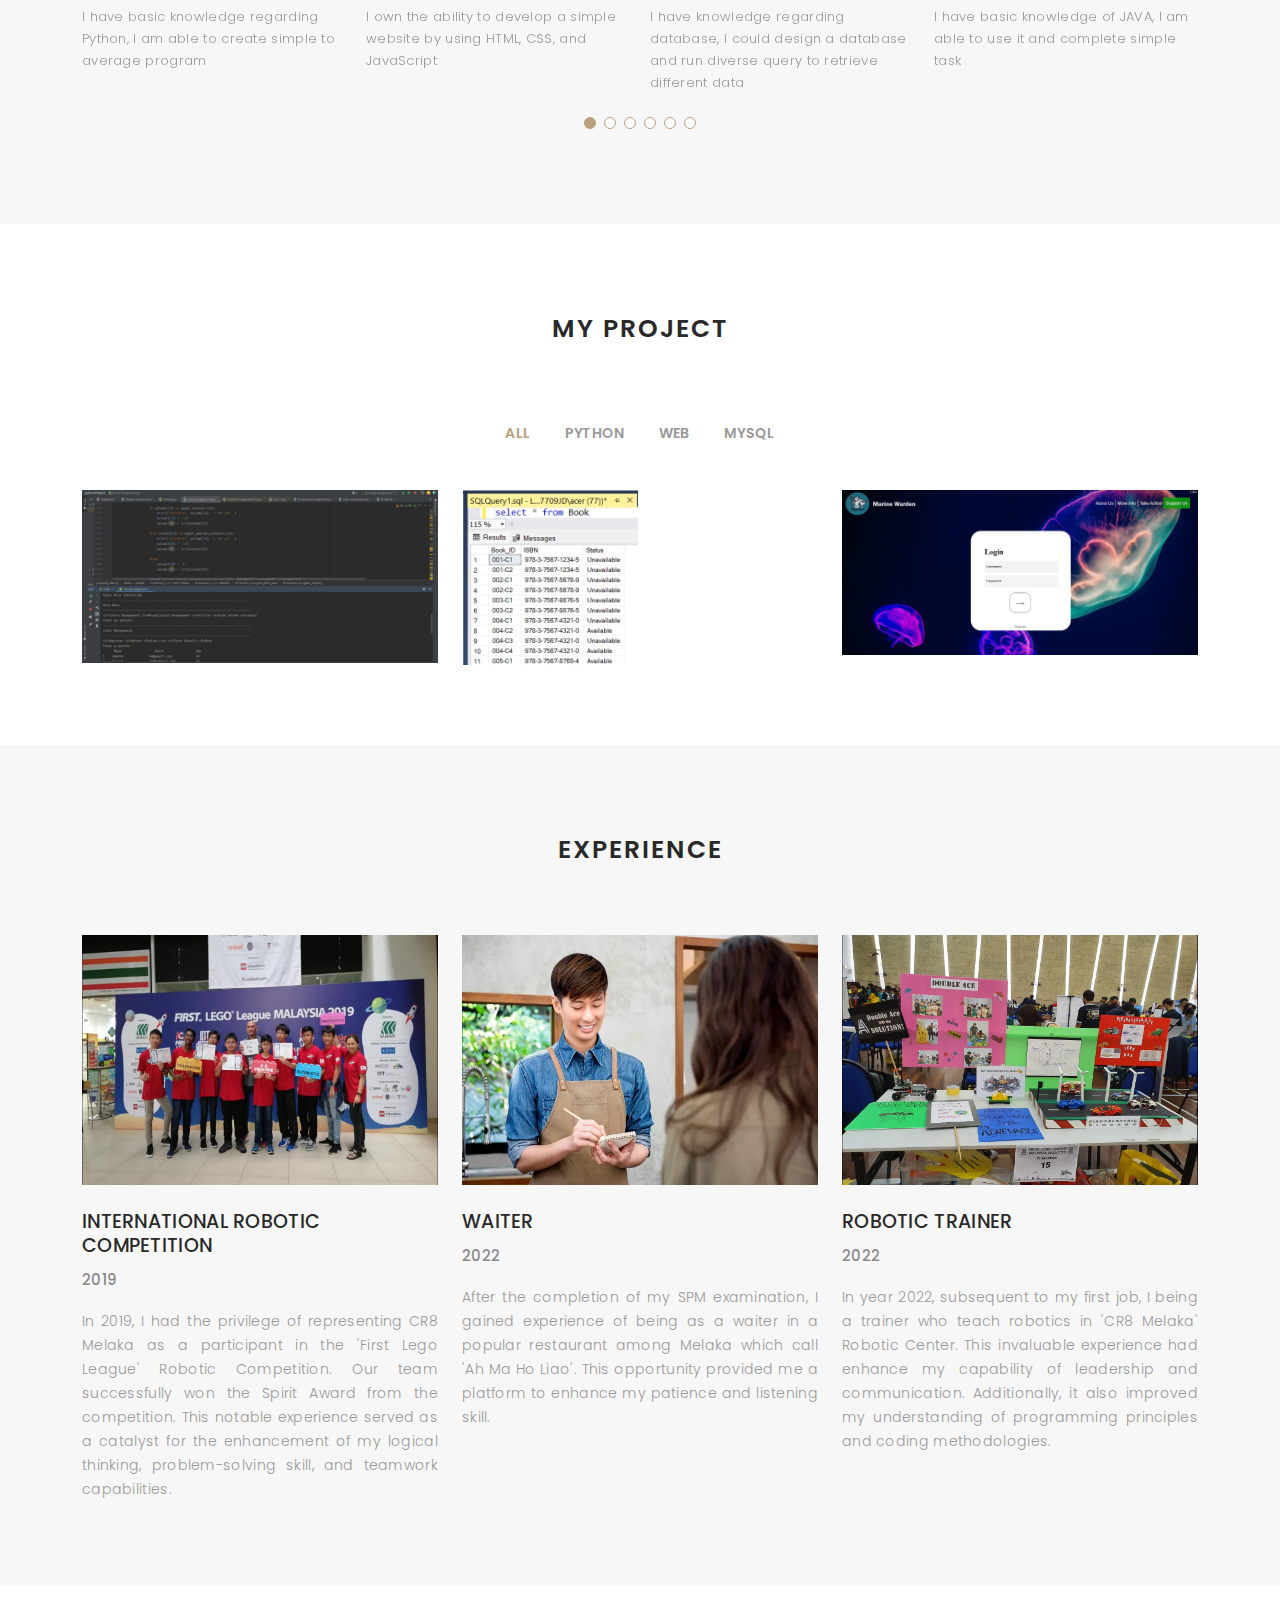
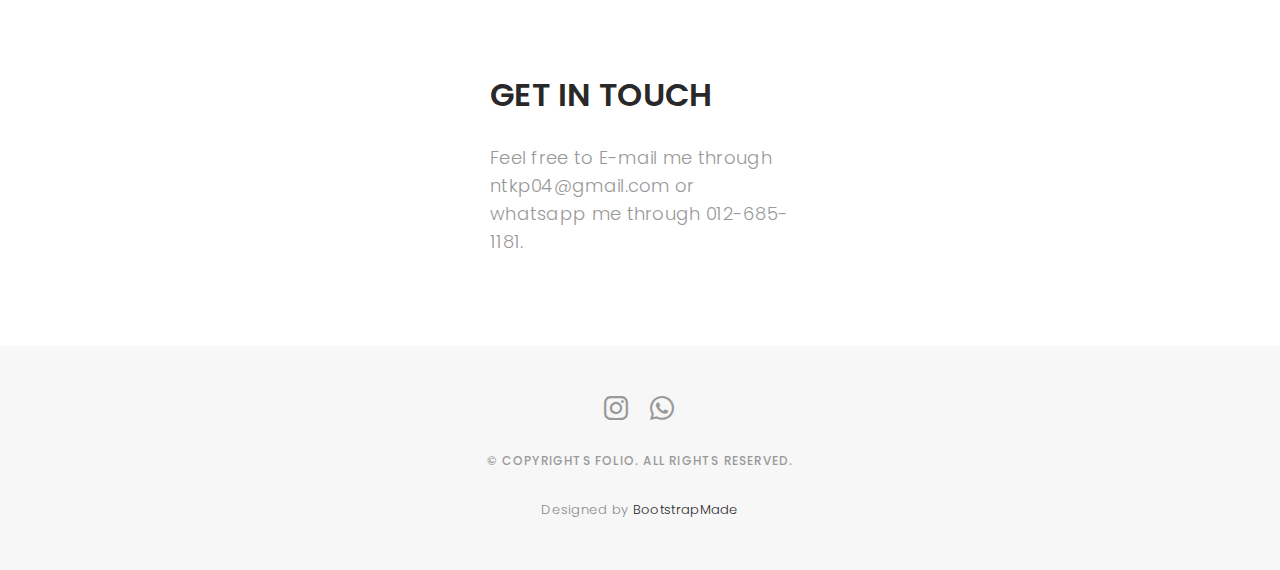
==== commit 57bfa942: "update 4" ====
--- a/index.html
+++ b/index.html
@@ -70,7 +70,7 @@
         <ul class="list-unstyled list-social">
           <li><a href="https://www.instagram.com/ntkp.04/"><i class="bi bi-instagram"></i></a></li>
           <li><a href="https://wa.me/qr/GV3RDWQYYPW6F1"><i class="bi bi-whatsapp"></i></a></li>
-          <li><a style="color:white;"><b>Email:</b> tankerping@gmail.com</a></li>
+          <li><a style="color:white;"><b>Email:</b> ntkp04@gmail.com</a></li>
         </ul>
       </div>
     </div>
@@ -314,7 +314,7 @@
 
                 <h2 class="mb-30">GET IN TOUCH</h2>
 
-                <p class="contact-details">Feel free to E-mail me through tankerping@gmail.com or whatsapp me through 012-685-1181.</p>
+                <p class="contact-details">Feel free to E-mail me through ntkp04@gmail.com or whatsapp me through 012-685-1181.</p>
 
               </div>
             </div>
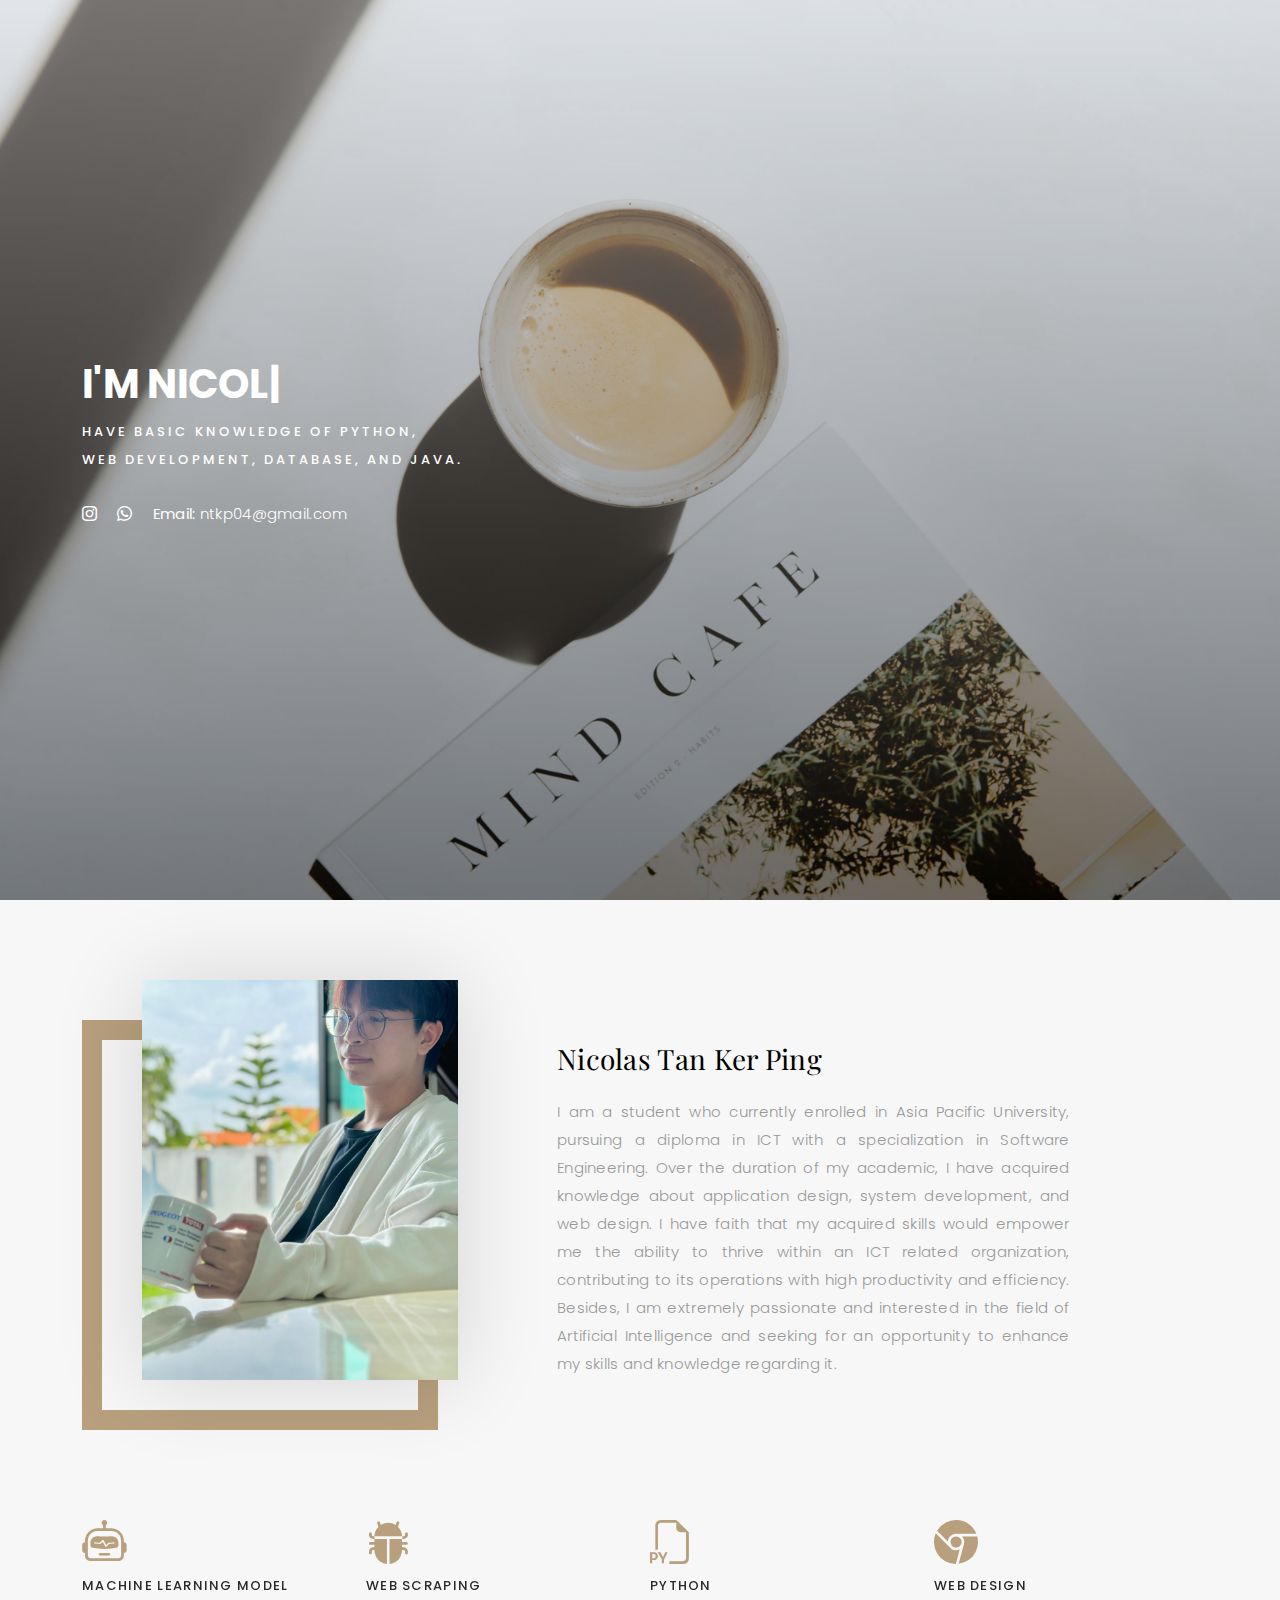
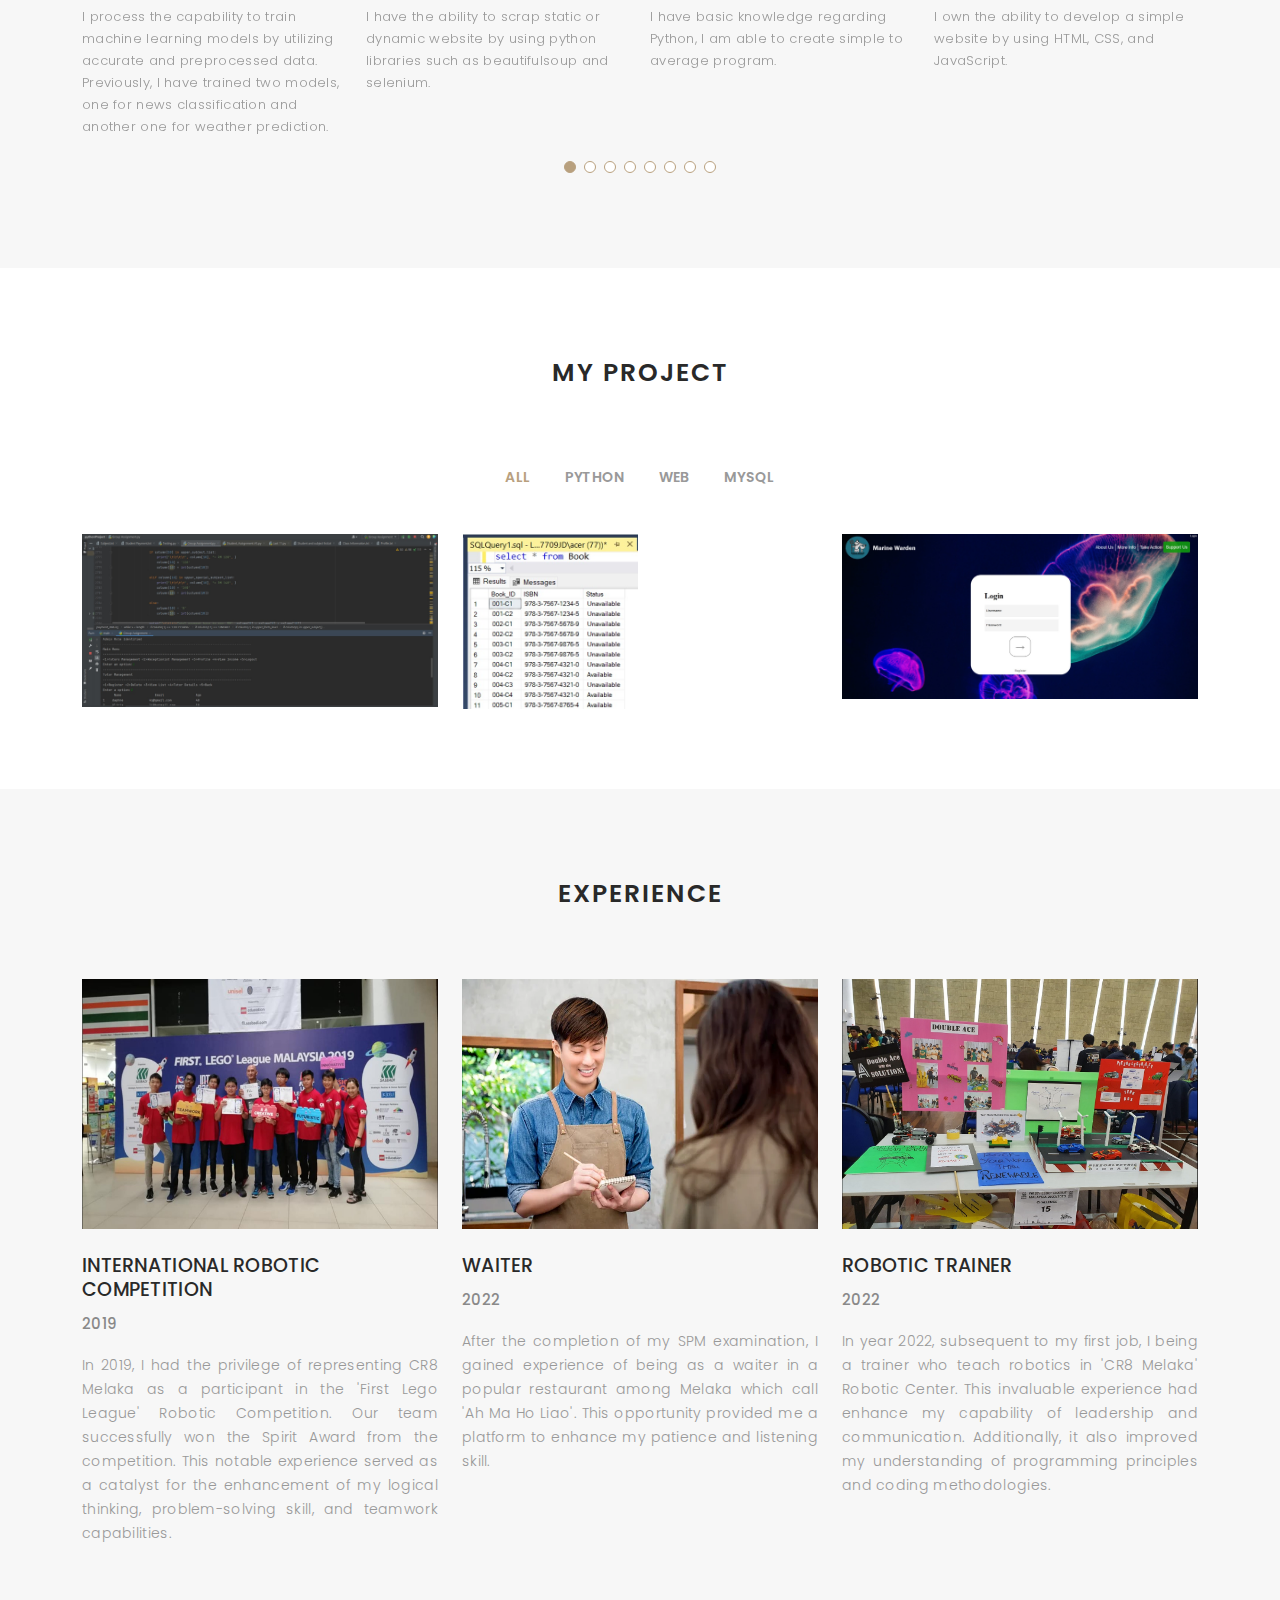
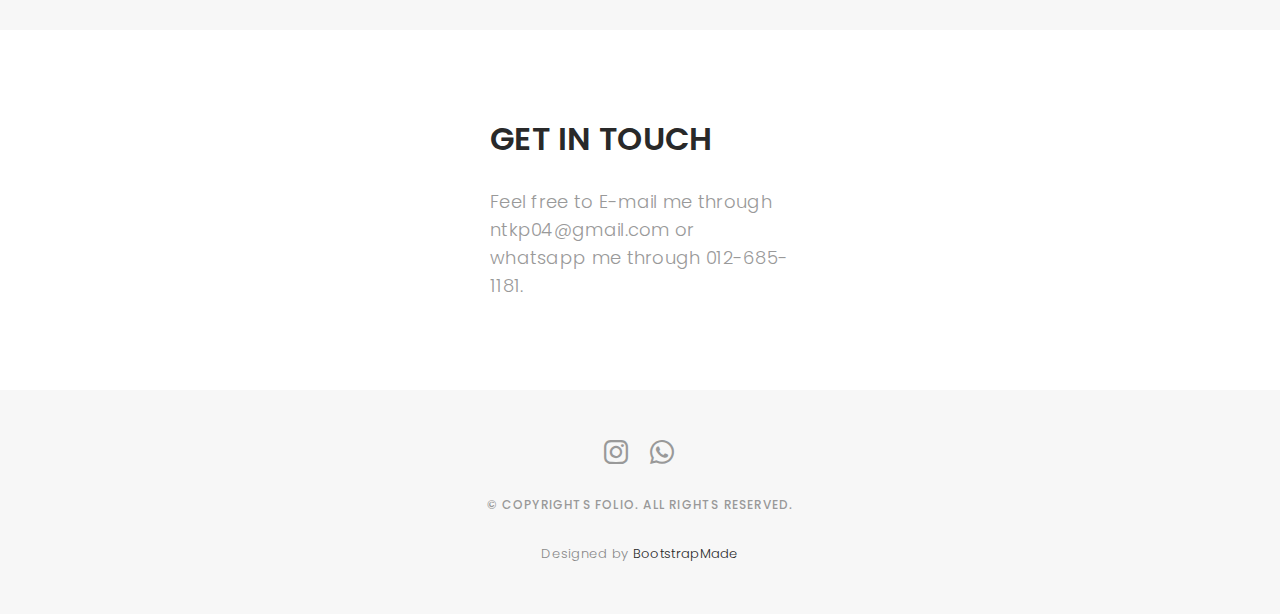
==== commit 16551e4c: "Update 4" ====
--- a/index.html
+++ b/index.html
@@ -95,7 +95,7 @@
             <div class="about-descr">
 
               <p class="p-heading">Nicolas Tan Ker Ping</p>
-              <p class="separator">I am a student who currently enrolled in Asia Pacific University, pursuing a diploma in ICT with a specialization in Software Engineering. Over the duration of my academic, I have acquired knowledge about application design, system development, and web design. I have faith that my acquired skills would empower me the ability to thrive within an  ICT related organization, contributing to its operations with high productivity and efficiency.</p>
+              <p class="separator">I am a student who currently enrolled in Asia Pacific University, pursuing a diploma in ICT with a specialization in Software Engineering. Over the duration of my academic, I have acquired knowledge about application design, system development, and web design. I have faith that my acquired skills would empower me the ability to thrive within an  ICT related organization, contributing to its operations with high productivity and efficiency. Besides, I am extremely passionate and interested in the field of Artificial Intelligence and seeking for an opportunity to enhance my skills and knowledge regarding it.</p>
 
             </div>
 
@@ -113,9 +113,25 @@
 
             <div class="swiper-slide">
               <div class="services-block">
+                <i class="bi bi-robot"></i>
+                <span>Machine Learning Model</span>
+                <p class="separator">I process the capability to train machine learning models by utilizing accurate and preprocessed data. Previously, I have trained two models, one for news classification and another one for weather prediction.</p>
+              </div>
+            </div><!-- End testimonial item -->
+
+            <div class="swiper-slide">
+              <div class="services-block">
+                <i class="bi bi-bug-fill"></i>
+                <span>Web Scraping</span>
+                <p class="separator">I have the ability to scrap static or dynamic website by using python libraries such as beautifulsoup and selenium.</p>
+              </div>
+            </div><!-- End testimonial item -->
+
+            <div class="swiper-slide">
+              <div class="services-block">
                 <i class="bi bi-filetype-py"></i>
                 <span>PYTHON</span>
-                <p class="separator">I have basic knowledge regarding Python, I am able to create simple to average program </p>
+                <p class="separator">I have basic knowledge regarding Python, I am able to create simple to average program.</p>
               </div>
             </div><!-- End testimonial item -->
 
@@ -123,7 +139,7 @@
               <div class="services-block">
                 <i class="bi bi-browser-chrome"></i>
                 <span>WEB DESIGN</span>
-                <p class="separator">I own the ability to develop a simple website by using HTML, CSS, and JavaScript</p>
+                <p class="separator">I own the ability to develop a simple website by using HTML, CSS, and JavaScript.</p>
               </div>
             </div><!-- End testimonial item -->
 
@@ -131,7 +147,7 @@
               <div class="services-block">
                 <i class="bi bi-database-fill-check"></i>
                 <span>MYSQL</span>
-                <p class="separator">I have knowledge regarding database, I could design a database and run diverse query to retrieve different data </p>
+                <p class="separator">I have knowledge regarding database, I could design a database and run diverse query to retrieve different data.</p>
               </div>
             </div><!-- End testimonial item -->
 
@@ -139,7 +155,7 @@
               <div class="services-block">
                 <i class="bi bi-filetype-java"></i>
                 <span>JAVA</span>
-                <p class="separator">I have basic knowledge of JAVA, I am able to use it and complete simple task </p>
+                <p class="separator">I have basic knowledge of JAVA, I am able to use it and complete simple task.</p>
               </div>
             </div><!-- End testimonial item -->
 
@@ -147,7 +163,7 @@
               <div class="services-block">
                 <i class="bi bi-bezier2"></i>
                 <span>PHP</span>
-                <p class="separator">I have capability to deal with PHP code, I could link a database with a website by using PHP code and use its mechanisms flexiby </p>
+                <p class="separator">I have capability to deal with PHP code, I could link a database with a website by using PHP code and use its mechanisms flexiby.</p>
               </div>
             </div><!-- End testimonial item -->
 
